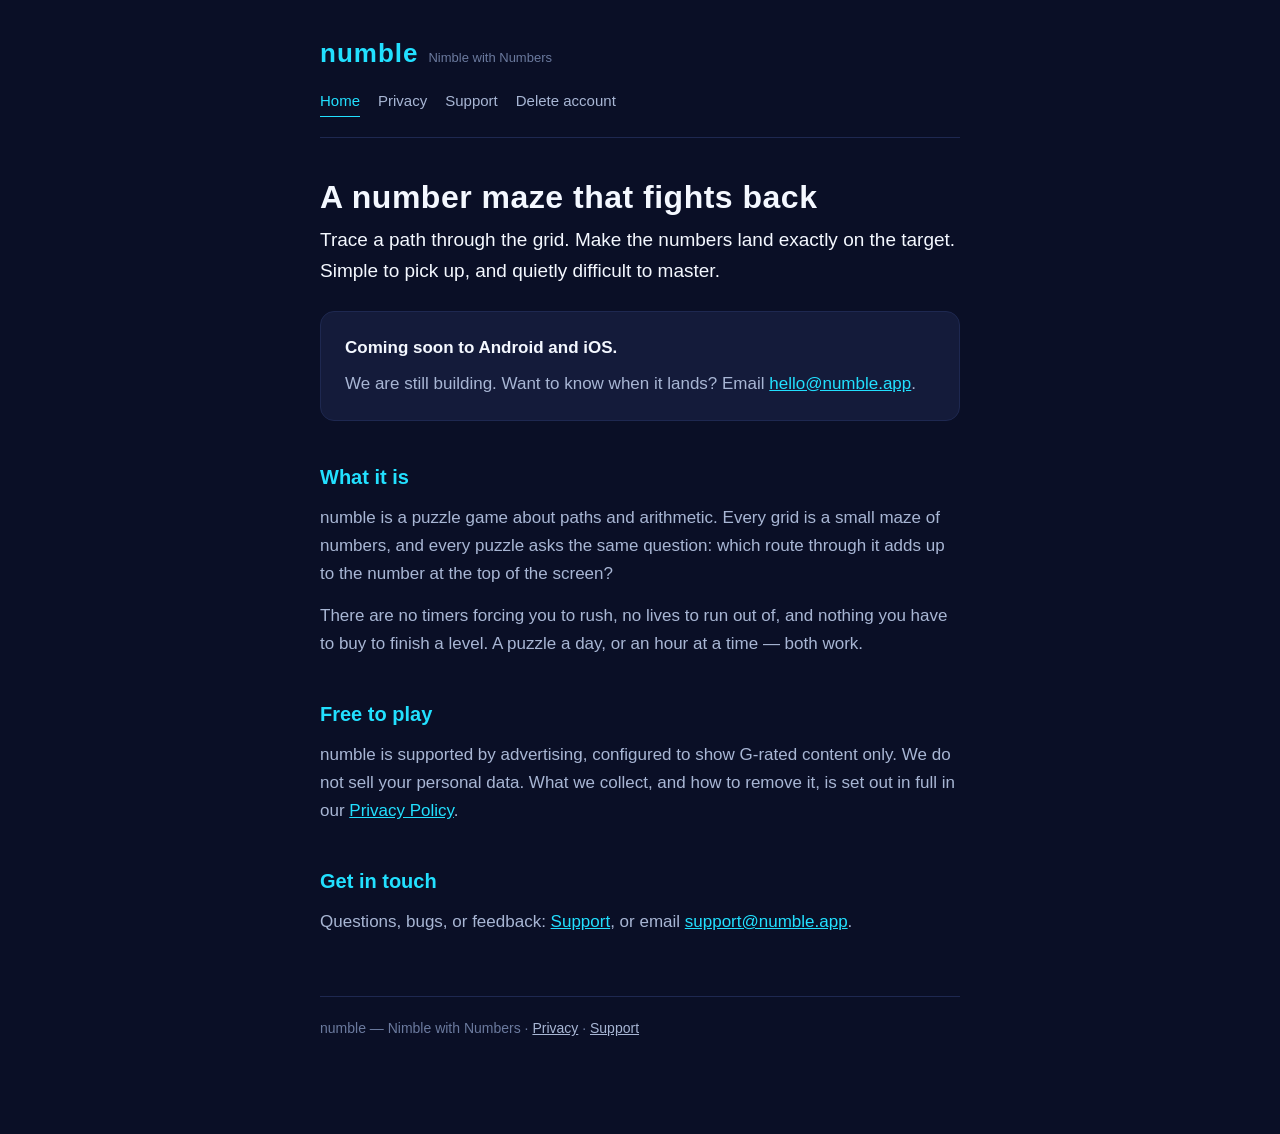
==== index.html @ 7b068d16 "Add the account deletion page; disclose public display names Google Play requires a publicly reachab" ====
<!DOCTYPE html>
<html lang="en">
<head>
<meta charset="utf-8">
<meta name="viewport" content="width=device-width, initial-scale=1">
<title>numble — Nimble with Numbers</title>
<meta name="description" content="numble is a number maze puzzle. Trace a path through the grid and land exactly on the target.">
<link rel="stylesheet" href="style.css">
</head>
<body>
<div class="wrap">

<header>
  <a class="brand" href="index.html"><b>numble</b><span>Nimble with Numbers</span></a>
  <nav>
    <a href="index.html" aria-current="page">Home</a>
    <a href="privacy.html">Privacy</a>
    <a href="support.html">Support</a>
    <a href="delete-account.html">Delete account</a>
  </nav>
</header>

<h1>A number maze that fights back</h1>
<p class="lede">Trace a path through the grid. Make the numbers land exactly on
the target. Simple to pick up, and quietly difficult to master.</p>

<div class="card">
  <p style="margin:0; color:var(--text-primary)"><strong>Coming soon to Android
  and iOS.</strong></p>
  <p style="margin:8px 0 0">We are still building. Want to know when it lands?
  Email <a href="mailto:hello@numble.app">hello@numble.app</a>.</p>
</div>

<h2>What it is</h2>
<p>numble is a puzzle game about paths and arithmetic. Every grid is a small
maze of numbers, and every puzzle asks the same question: which route through it
adds up to the number at the top of the screen?</p>
<p>There are no timers forcing you to rush, no lives to run out of, and nothing
you have to buy to finish a level. A puzzle a day, or an hour at a time — both
work.</p>

<h2>Free to play</h2>
<p>numble is supported by advertising, configured to show G-rated content only.
We do not sell your personal data. What we collect, and how to remove it, is set
out in full in our <a href="privacy.html">Privacy Policy</a>.</p>

<h2>Get in touch</h2>
<p>Questions, bugs, or feedback: <a href="support.html">Support</a>, or email
<a href="mailto:support@numble.app">support@numble.app</a>.</p>

<footer>
  <p>numble — Nimble with Numbers ·
     <a href="privacy.html">Privacy</a> ·
     <a href="support.html">Support</a></p>
</footer>

</div>
</body>
</html>
---- style.css ----
/* numble — public site
   Dark palette, matching the app. */

:root {
  --background: #0A0F26;
  --surface: #141B3A;
  --card: #1E2850;
  --card-high: #2A3565;

  --cyan: #22E0FF;
  --gold: #FFB627;
  --green: #2BF598;
  --violet: #B08CFF;

  --text-primary: #F4F8FF;
  --text-secondary: #A8B6D4;
  --text-dim: #6B7A9E;

  --measure: 680px;
}

* { box-sizing: border-box; }

body {
  margin: 0;
  background: var(--background);
  color: var(--text-secondary);
  font-family: -apple-system, BlinkMacSystemFont, "Segoe UI", Roboto,
    "Helvetica Neue", Arial, sans-serif;
  font-size: 17px;
  line-height: 1.65;
  -webkit-text-size-adjust: 100%;
}

.wrap {
  max-width: var(--measure);
  margin: 0 auto;
  padding: 32px 20px 80px;
}

/* ── Header ─────────────────────────────────────────────────────────────── */

header {
  border-bottom: 1px solid var(--card);
  margin-bottom: 40px;
  padding-bottom: 20px;
}

.brand {
  display: inline-flex;
  align-items: baseline;
  gap: 10px;
  text-decoration: none;
}

.brand b {
  font-size: 26px;
  font-weight: 800;
  letter-spacing: 1px;
  color: var(--cyan);
}

.brand span {
  font-size: 13px;
  color: var(--text-dim);
}

nav {
  margin-top: 14px;
  display: flex;
  flex-wrap: wrap;
  gap: 18px;
}

nav a {
  color: var(--text-secondary);
  text-decoration: none;
  font-size: 15px;
  border-bottom: 1px solid transparent;
  padding-bottom: 2px;
}

nav a:hover,
nav a[aria-current="page"] {
  color: var(--cyan);
  border-bottom-color: var(--cyan);
}

/* ── Type ───────────────────────────────────────────────────────────────── */

h1 {
  color: var(--text-primary);
  font-size: 32px;
  line-height: 1.2;
  letter-spacing: 0.5px;
  margin: 0 0 8px;
}

h2 {
  color: var(--cyan);
  font-size: 20px;
  font-weight: 700;
  margin: 40px 0 10px;
}

h3 {
  color: var(--text-primary);
  font-size: 17px;
  font-weight: 700;
  margin: 28px 0 6px;
}

p { margin: 0 0 14px; }

ul { margin: 0 0 14px; padding-left: 22px; }
li { margin-bottom: 6px; }

a { color: var(--cyan); }

.updated {
  color: var(--text-dim);
  font-style: italic;
  font-size: 15px;
  margin-bottom: 28px;
}

.lede {
  color: var(--text-primary);
  font-size: 19px;
}

/* ── Components ─────────────────────────────────────────────────────────── */

.card {
  background: var(--surface);
  border: 1px solid var(--card);
  border-radius: 14px;
  padding: 22px 24px;
  margin: 24px 0;
}

.contact {
  display: inline-block;
  background: var(--card);
  border: 1px solid var(--card-high);
  border-radius: 10px;
  padding: 12px 18px;
  font-size: 17px;
  margin-bottom: 8px;
}

.note {
  border-left: 3px solid var(--gold);
  padding: 2px 0 2px 16px;
  color: var(--text-secondary);
  margin: 20px 0;
}

table {
  width: 100%;
  border-collapse: collapse;
  margin: 18px 0;
  font-size: 16px;
}

th, td {
  text-align: left;
  padding: 10px 12px;
  border-bottom: 1px solid var(--card);
  vertical-align: top;
}

th {
  color: var(--text-primary);
  font-weight: 700;
}

/* Wide content must scroll inside itself, never the page. */
.scroll-x {
  overflow-x: auto;
  -webkit-overflow-scrolling: touch;
}

footer {
  border-top: 1px solid var(--card);
  margin-top: 60px;
  padding-top: 20px;
  color: var(--text-dim);
  font-size: 14px;
}

footer a { color: var(--text-secondary); }

@media (max-width: 480px) {
  body { font-size: 16px; }
  h1 { font-size: 26px; }
  .wrap { padding: 24px 16px 60px; }
}
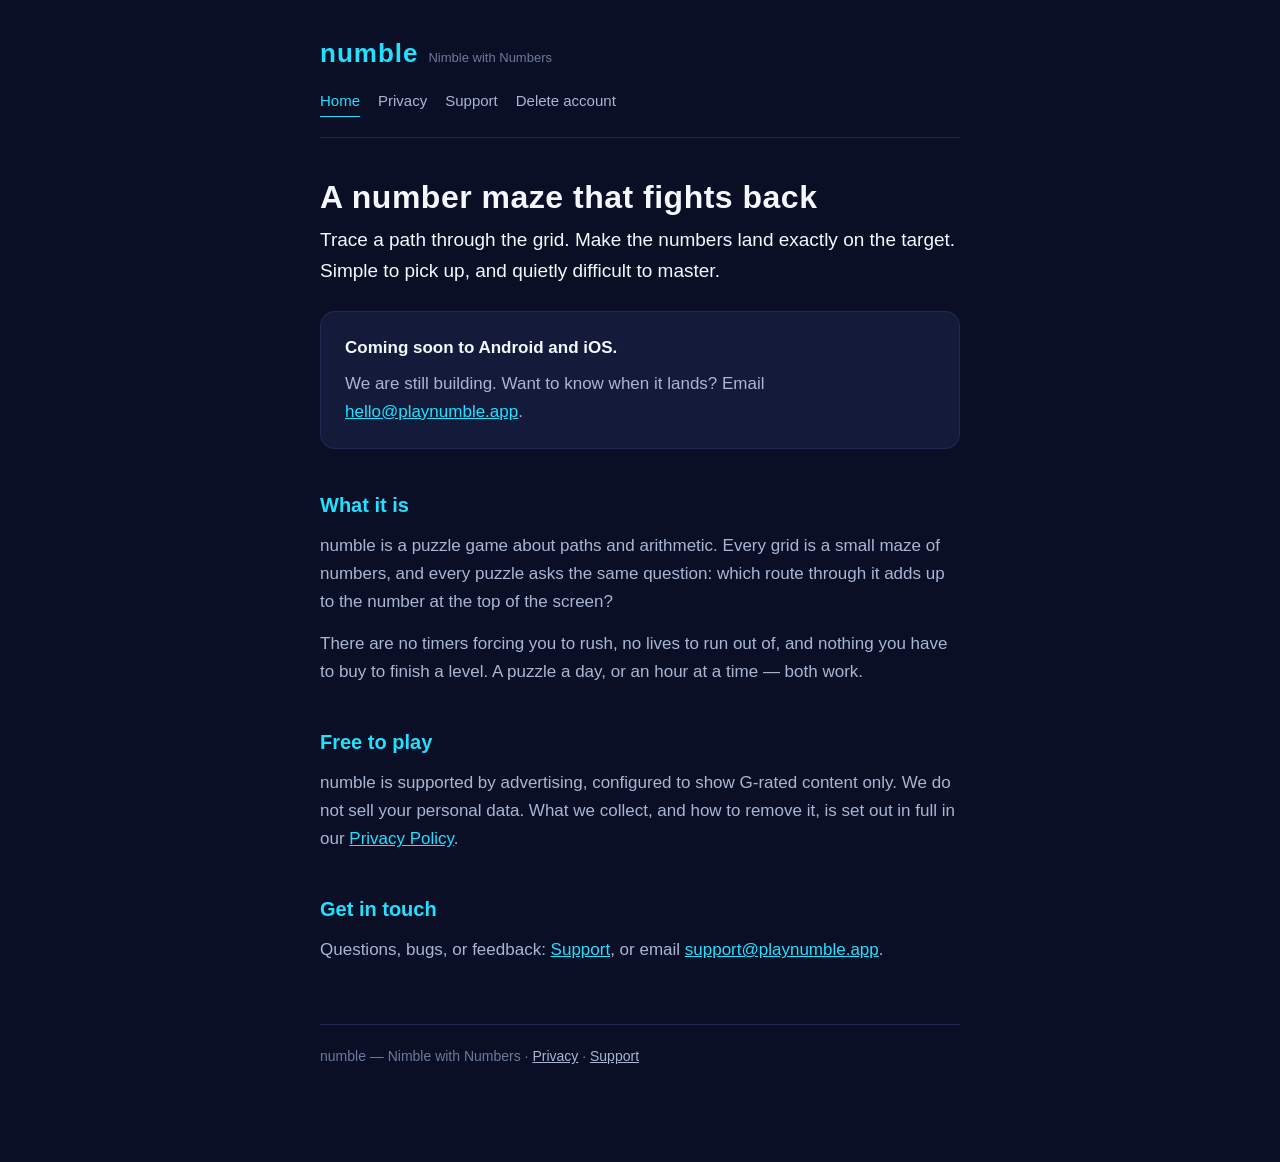
==== commit c0e54235: "Serve from playnumble.app, and point contact addresses at it The domain was registered on Cloudflare" ====
--- a/index.html
+++ b/index.html
@@ -28,7 +28,7 @@
   <p style="margin:0; color:var(--text-primary)"><strong>Coming soon to Android
   and iOS.</strong></p>
   <p style="margin:8px 0 0">We are still building. Want to know when it lands?
-  Email <a href="mailto:hello@numble.app">hello@numble.app</a>.</p>
+  Email <a href="mailto:hello@playnumble.app">hello@playnumble.app</a>.</p>
 </div>
 
 <h2>What it is</h2>
@@ -46,7 +46,7 @@
 
 <h2>Get in touch</h2>
 <p>Questions, bugs, or feedback: <a href="support.html">Support</a>, or email
-<a href="mailto:support@numble.app">support@numble.app</a>.</p>
+<a href="mailto:support@playnumble.app">support@playnumble.app</a>.</p>
 
 <footer>
   <p>numble — Nimble with Numbers ·
--- a/style.css
+++ b/style.css
@@ -1,6 +1,3 @@
-/* numble — public site
-   Dark palette, matching the app. */
-
 :root {
   --background: #0A0F26;
   --surface: #141B3A;
@@ -37,8 +34,6 @@
   margin: 0 auto;
   padding: 32px 20px 80px;
 }
-
-/* ── Header ─────────────────────────────────────────────────────────────── */
 
 header {
   border-bottom: 1px solid var(--card);
@@ -86,8 +81,6 @@
   border-bottom-color: var(--cyan);
 }
 
-/* ── Type ───────────────────────────────────────────────────────────────── */
-
 h1 {
   color: var(--text-primary);
   font-size: 32px;
@@ -128,8 +121,6 @@
   color: var(--text-primary);
   font-size: 19px;
 }
-
-/* ── Components ─────────────────────────────────────────────────────────── */
 
 .card {
   background: var(--surface);
@@ -175,7 +166,6 @@
   font-weight: 700;
 }
 
-/* Wide content must scroll inside itself, never the page. */
 .scroll-x {
   overflow-x: auto;
   -webkit-overflow-scrolling: touch;
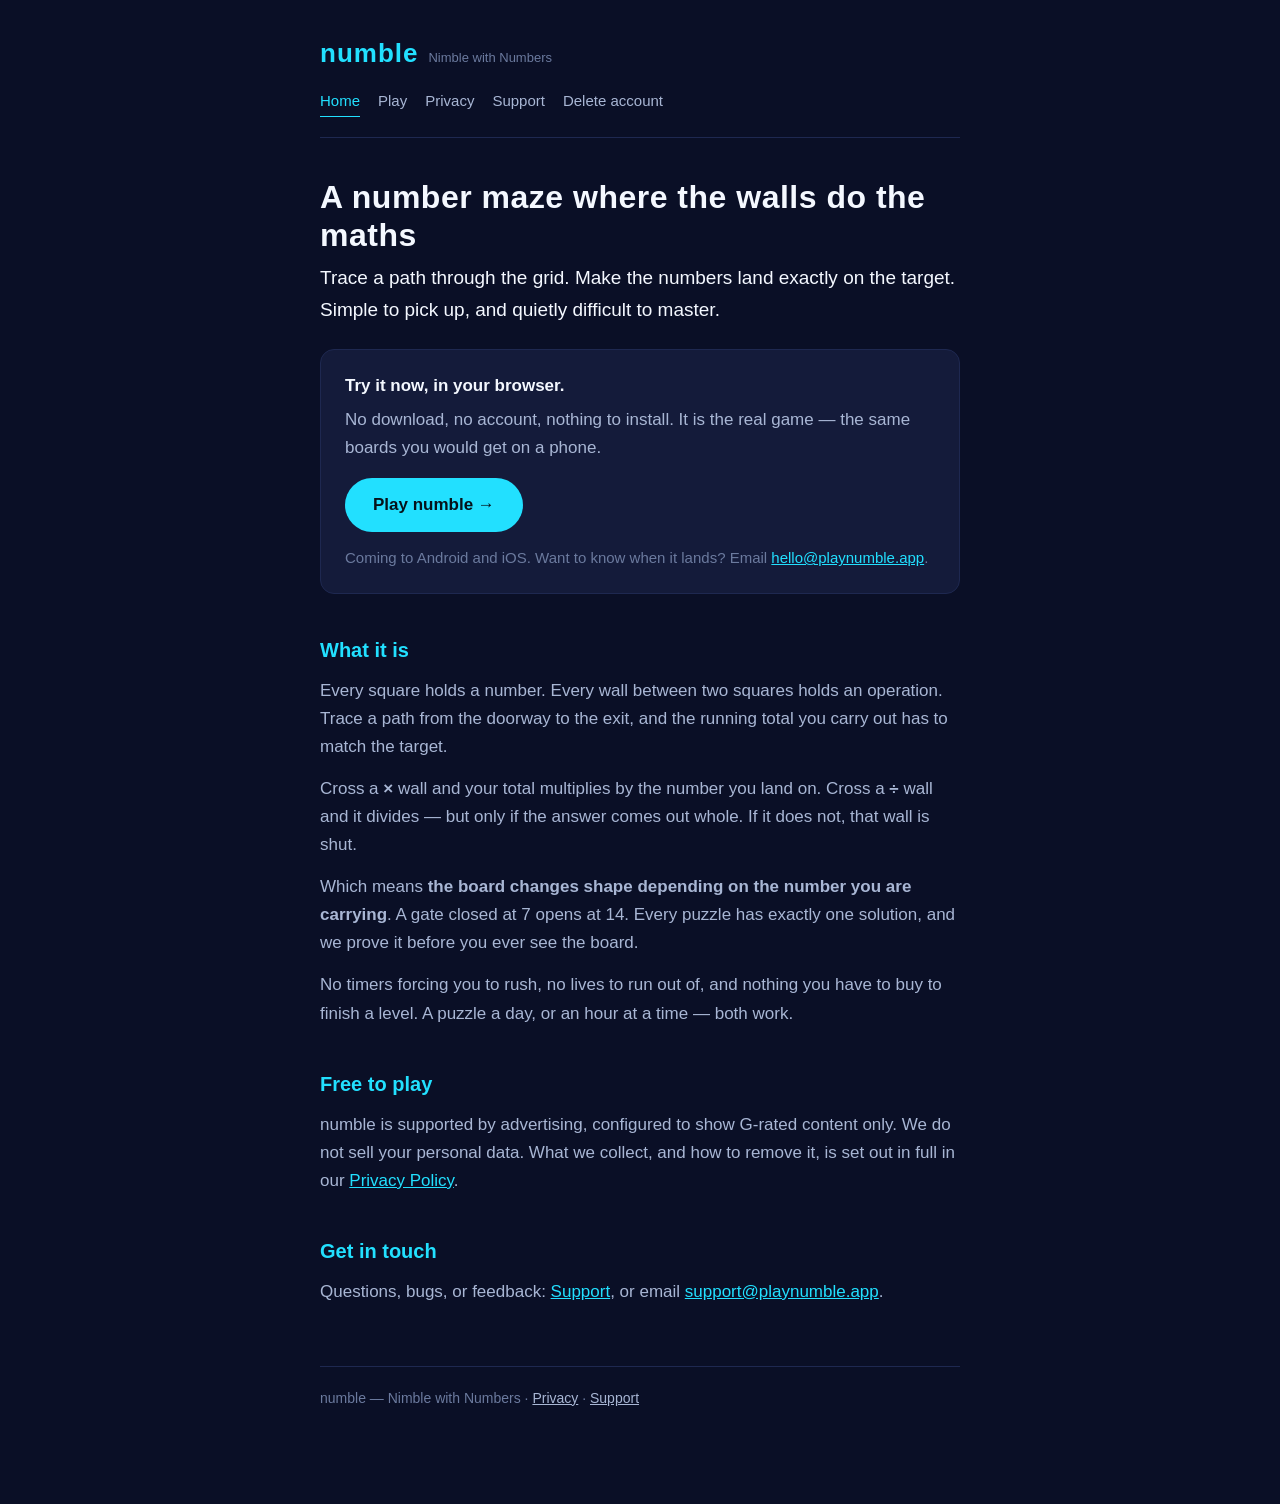
==== commit 379bbc11: "Publish from numble@ead2ad4" ====
--- a/index.html
+++ b/index.html
@@ -14,30 +14,41 @@
   <a class="brand" href="index.html"><b>numble</b><span>Nimble with Numbers</span></a>
   <nav>
     <a href="index.html" aria-current="page">Home</a>
+    <a href="/play/">Play</a>
     <a href="privacy.html">Privacy</a>
     <a href="support.html">Support</a>
     <a href="delete-account.html">Delete account</a>
   </nav>
 </header>
 
-<h1>A number maze that fights back</h1>
+
+<h1>A number maze where the walls do the maths</h1>
 <p class="lede">Trace a path through the grid. Make the numbers land exactly on
 the target. Simple to pick up, and quietly difficult to master.</p>
 
 <div class="card">
-  <p style="margin:0; color:var(--text-primary)"><strong>Coming soon to Android
-  and iOS.</strong></p>
-  <p style="margin:8px 0 0">We are still building. Want to know when it lands?
-  Email <a href="mailto:hello@playnumble.app">hello@playnumble.app</a>.</p>
+  <p style="margin:0 0 6px; color:var(--text-primary)"><strong>Try it now, in
+  your browser.</strong></p>
+  <p style="margin:0 0 16px">No download, no account, nothing to install. It is
+  the real game — the same boards you would get on a phone.</p>
+  <p style="margin:0"><a class="cta" href="/play/">Play numble &rarr;</a></p>
+  <p style="margin:14px 0 0; font-size:15px; color:var(--text-dim)">Coming to
+  Android and iOS. Want to know when it lands? Email
+  <a href="mailto:hello@playnumble.app">hello@playnumble.app</a>.</p>
 </div>
 
 <h2>What it is</h2>
-<p>numble is a puzzle game about paths and arithmetic. Every grid is a small
-maze of numbers, and every puzzle asks the same question: which route through it
-adds up to the number at the top of the screen?</p>
-<p>There are no timers forcing you to rush, no lives to run out of, and nothing
-you have to buy to finish a level. A puzzle a day, or an hour at a time — both
-work.</p>
+<p>Every square holds a number. Every wall between two squares holds an
+operation. Trace a path from the doorway to the exit, and the running total you
+carry out has to match the target.</p>
+<p>Cross a <b>&times;</b> wall and your total multiplies by the number you land
+on. Cross a <b>&divide;</b> wall and it divides — but only if the answer comes
+out whole. If it does not, that wall is shut.</p>
+<p>Which means <strong>the board changes shape depending on the number you are
+carrying</strong>. A gate closed at 7 opens at 14. Every puzzle has exactly one
+solution, and we prove it before you ever see the board.</p>
+<p>No timers forcing you to rush, no lives to run out of, and nothing you have
+to buy to finish a level. A puzzle a day, or an hour at a time — both work.</p>
 
 <h2>Free to play</h2>
 <p>numble is supported by advertising, configured to show G-rated content only.
--- a/style.css
+++ b/style.css
@@ -35,6 +35,8 @@
   padding: 32px 20px 80px;
 }
 
+/* ── Header ─────────────────────────────────────────────────────────────── */
+
 header {
   border-bottom: 1px solid var(--card);
   margin-bottom: 40px;
@@ -81,6 +83,8 @@
   border-bottom-color: var(--cyan);
 }
 
+/* ── Type ───────────────────────────────────────────────────────────────── */
+
 h1 {
   color: var(--text-primary);
   font-size: 32px;
@@ -121,6 +125,8 @@
   color: var(--text-primary);
   font-size: 19px;
 }
+
+/* ── Components ─────────────────────────────────────────────────────────── */
 
 .card {
   background: var(--surface);
@@ -130,6 +136,19 @@
   margin: 24px 0;
 }
 
+.cta {
+  display: inline-block;
+  background: var(--cyan);
+  color: #06121A;
+  font-weight: 700;
+  font-size: 17px;
+  text-decoration: none;
+  border-radius: 999px;
+  padding: 13px 28px;
+}
+
+.cta:hover { background: #6BEBFF; }
+
 .contact {
   display: inline-block;
   background: var(--card);
@@ -166,6 +185,7 @@
   font-weight: 700;
 }
 
+/* Wide content must scroll inside itself, never the page. */
 .scroll-x {
   overflow-x: auto;
   -webkit-overflow-scrolling: touch;
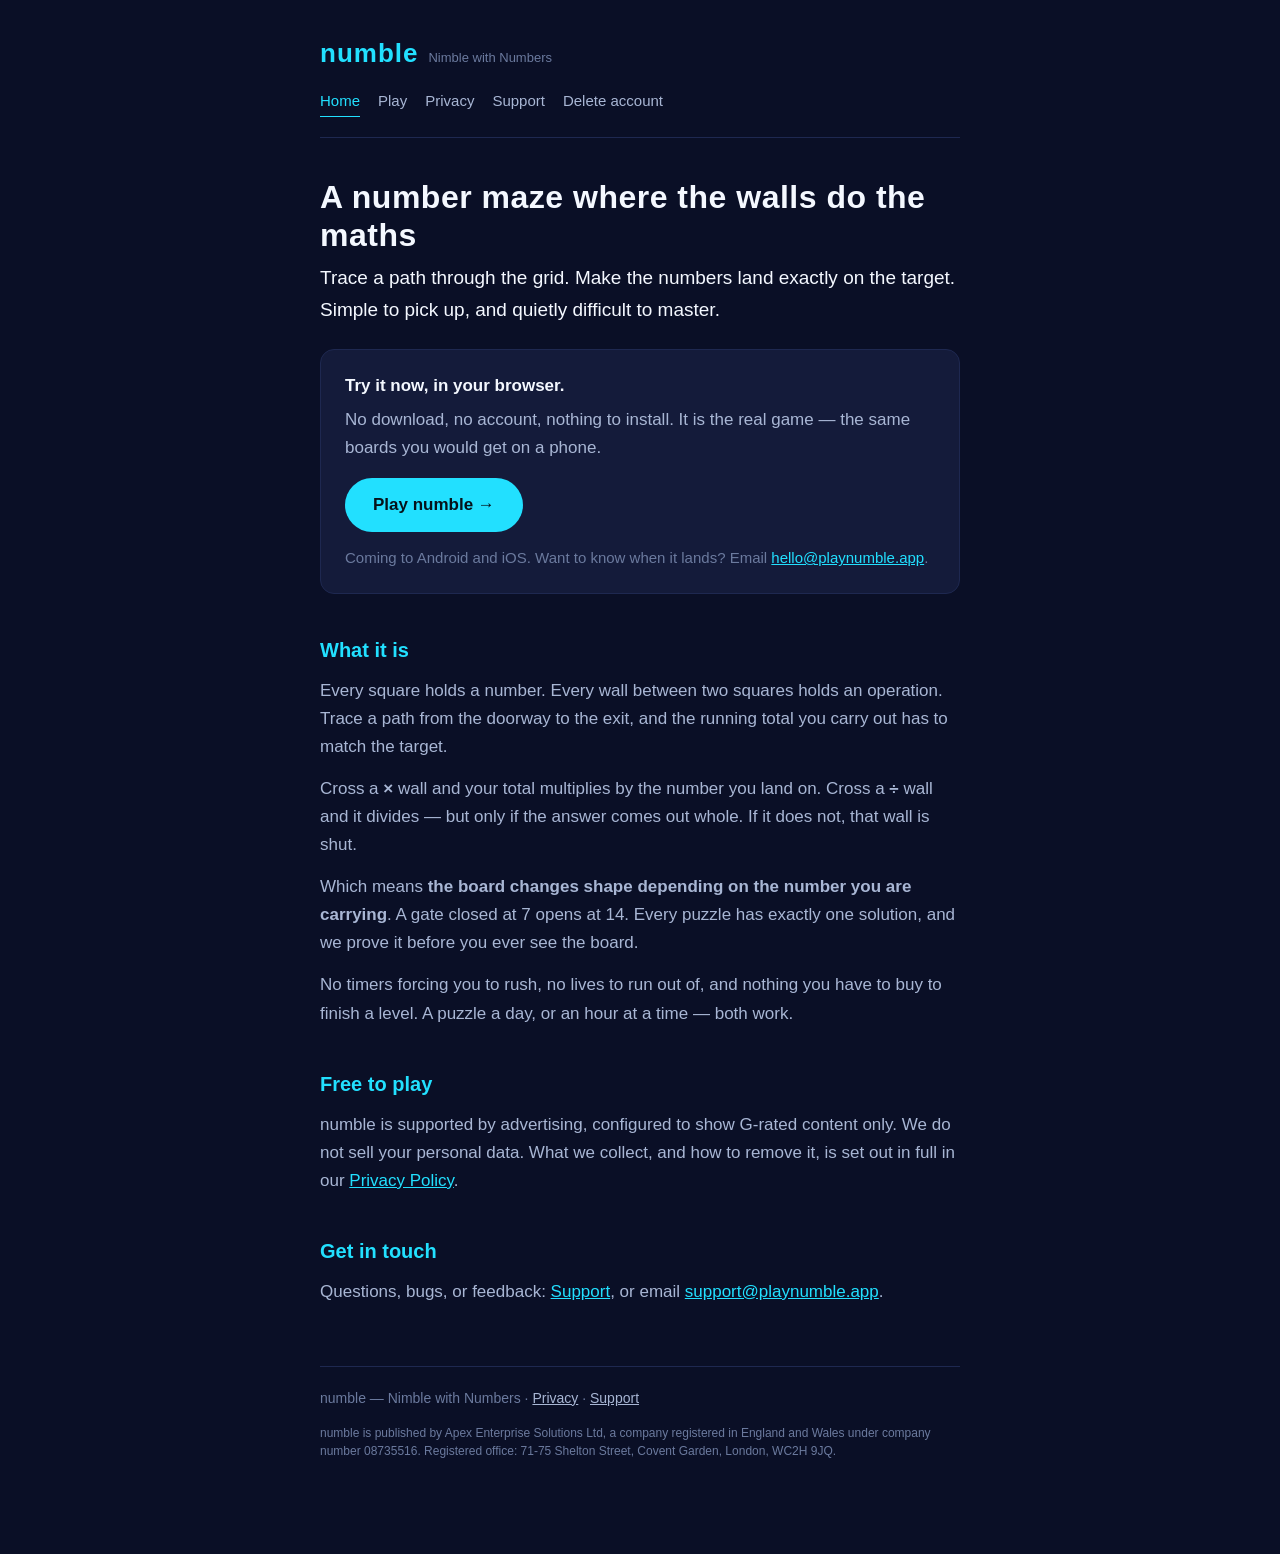
==== commit 4a8779d6: "Publish from numble@be42b11" ====
--- a/index.html
+++ b/index.html
@@ -63,6 +63,9 @@
   <p>numble — Nimble with Numbers ·
      <a href="privacy.html">Privacy</a> ·
      <a href="support.html">Support</a></p>
+  <p class="disclosure">numble is published by Apex Enterprise Solutions Ltd, a
+     company registered in England and Wales under company number 08735516.
+     Registered office: 71-75 Shelton Street, Covent Garden, London, WC2H 9JQ.</p>
 </footer>
 
 </div>
--- a/style.css
+++ b/style.css
@@ -201,6 +201,16 @@
 
 footer a { color: var(--text-secondary); }
 
+/* Companies Act trading disclosure. Required on a UK limited company's
+   website — name, registered number, place of registration and registered
+   office — so it appears on every page, not only the policy. */
+.disclosure {
+  margin-top: 10px;
+  font-size: 12px;
+  color: var(--text-dim);
+  line-height: 1.5;
+}
+
 @media (max-width: 480px) {
   body { font-size: 16px; }
   h1 { font-size: 26px; }
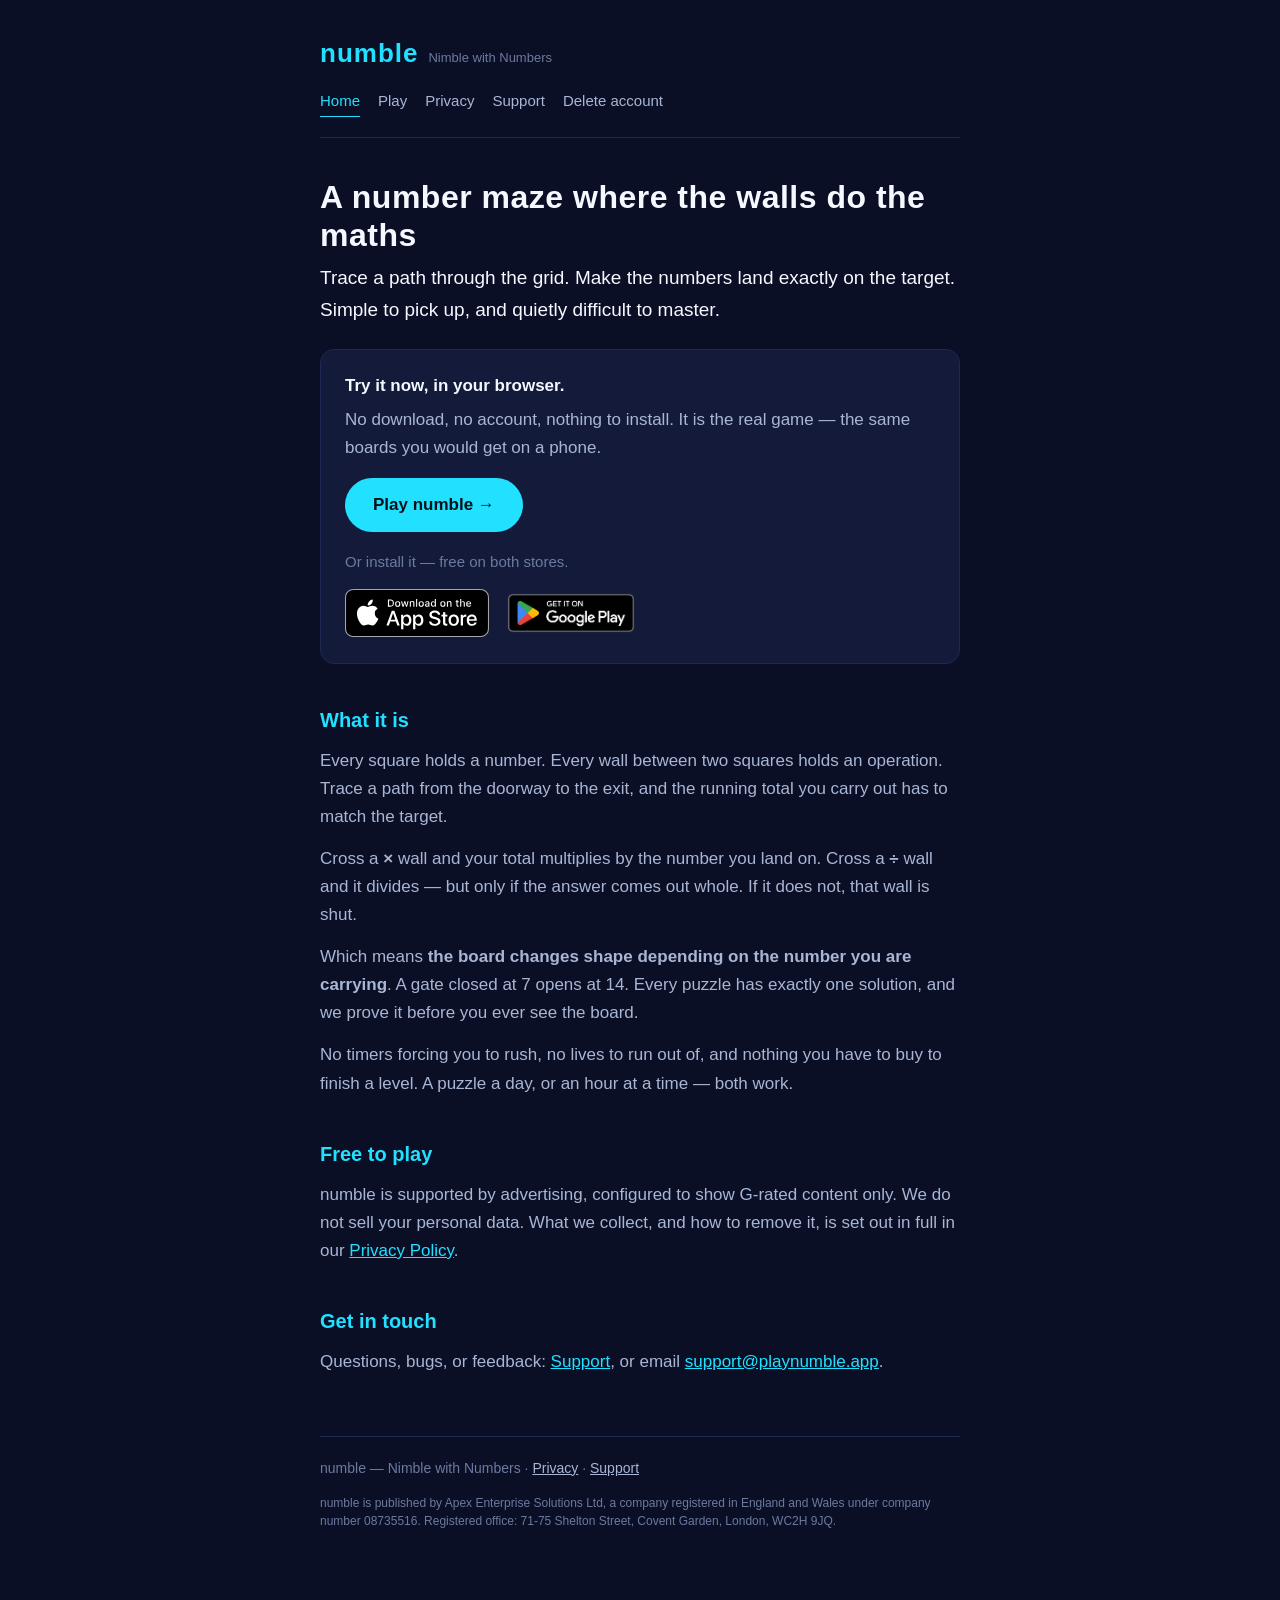
==== commit 91a11a7c: "Publish from numble@c949dab" ====
--- a/index.html
+++ b/index.html
@@ -6,6 +6,16 @@
 <title>numble — Nimble with Numbers</title>
 <meta name="description" content="numble is a number maze puzzle. Trace a path through the grid and land exactly on the target.">
 <link rel="stylesheet" href="style.css">
+<meta property="og:type" content="website">
+<meta property="og:site_name" content="numble">
+<meta property="og:title" content="numble — Nimble with Numbers">
+<meta property="og:description" content="A number maze where the walls do the maths. One path. One answer.">
+<meta property="og:url" content="https://playnumble.app/">
+<meta property="og:image" content="https://playnumble.app/social-card.png">
+<meta property="og:image:width" content="1200">
+<meta property="og:image:height" content="630">
+<meta property="og:image:alt" content="numble — a number maze where the walls do the maths">
+<meta name="twitter:card" content="summary_large_image">
 </head>
 <body>
 <div class="wrap">
@@ -32,9 +42,14 @@
   <p style="margin:0 0 16px">No download, no account, nothing to install. It is
   the real game — the same boards you would get on a phone.</p>
   <p style="margin:0"><a class="cta" href="/play/">Play numble &rarr;</a></p>
-  <p style="margin:14px 0 0; font-size:15px; color:var(--text-dim)">Coming to
-  Android and iOS. Want to know when it lands? Email
-  <a href="mailto:hello@playnumble.app">hello@playnumble.app</a>.</p>
+  <p style="margin:18px 0 10px; font-size:15px; color:var(--text-dim)">Or
+  install it — free on both stores.</p>
+  <p class="stores">
+    <a href="https://apps.apple.com/app/id6805029836"><img
+       src="badges/app-store.svg" alt="Download on the App Store" class="badge-apple"></a>
+    <a href="https://play.google.com/store/apps/details?id=app.playnumble"><img
+       src="badges/google-play.png" alt="Get it on Google Play" class="badge-google"></a>
+  </p>
 </div>
 
 <h2>What it is</h2>
@@ -69,5 +84,6 @@
 </footer>
 
 </div>
+<script type='module' src='https://static.cloudflareinsights.com/beacon.min.js' data-cf-beacon='{"token": "984436395a024c57943f9ccbb21e3aca"}'></script>
 </body>
 </html>
--- a/style.css
+++ b/style.css
@@ -216,3 +216,20 @@
   h1 { font-size: 26px; }
   .wrap { padding: 24px 16px 60px; }
 }
+
+/* Store badges. Apple's and Google's artwork, unmodified — both vendors'
+   guidelines forbid recolouring, cropping or adding effects, so these rules do
+   nothing but set a height and keep the pair on one baseline.
+
+   The two are sized differently on purpose: Google's badge carries roughly a
+   tenth of its own height as built-in padding, so matching the raw heights
+   would make the App Store button look the larger of the two. */
+.stores {
+  display: flex;
+  flex-wrap: wrap;
+  align-items: center;
+  gap: 10px;
+  margin: 0;
+}
+.badge-apple  { height: 48px; width: auto; display: block; }
+.badge-google { height: 56px; width: auto; display: block; }
